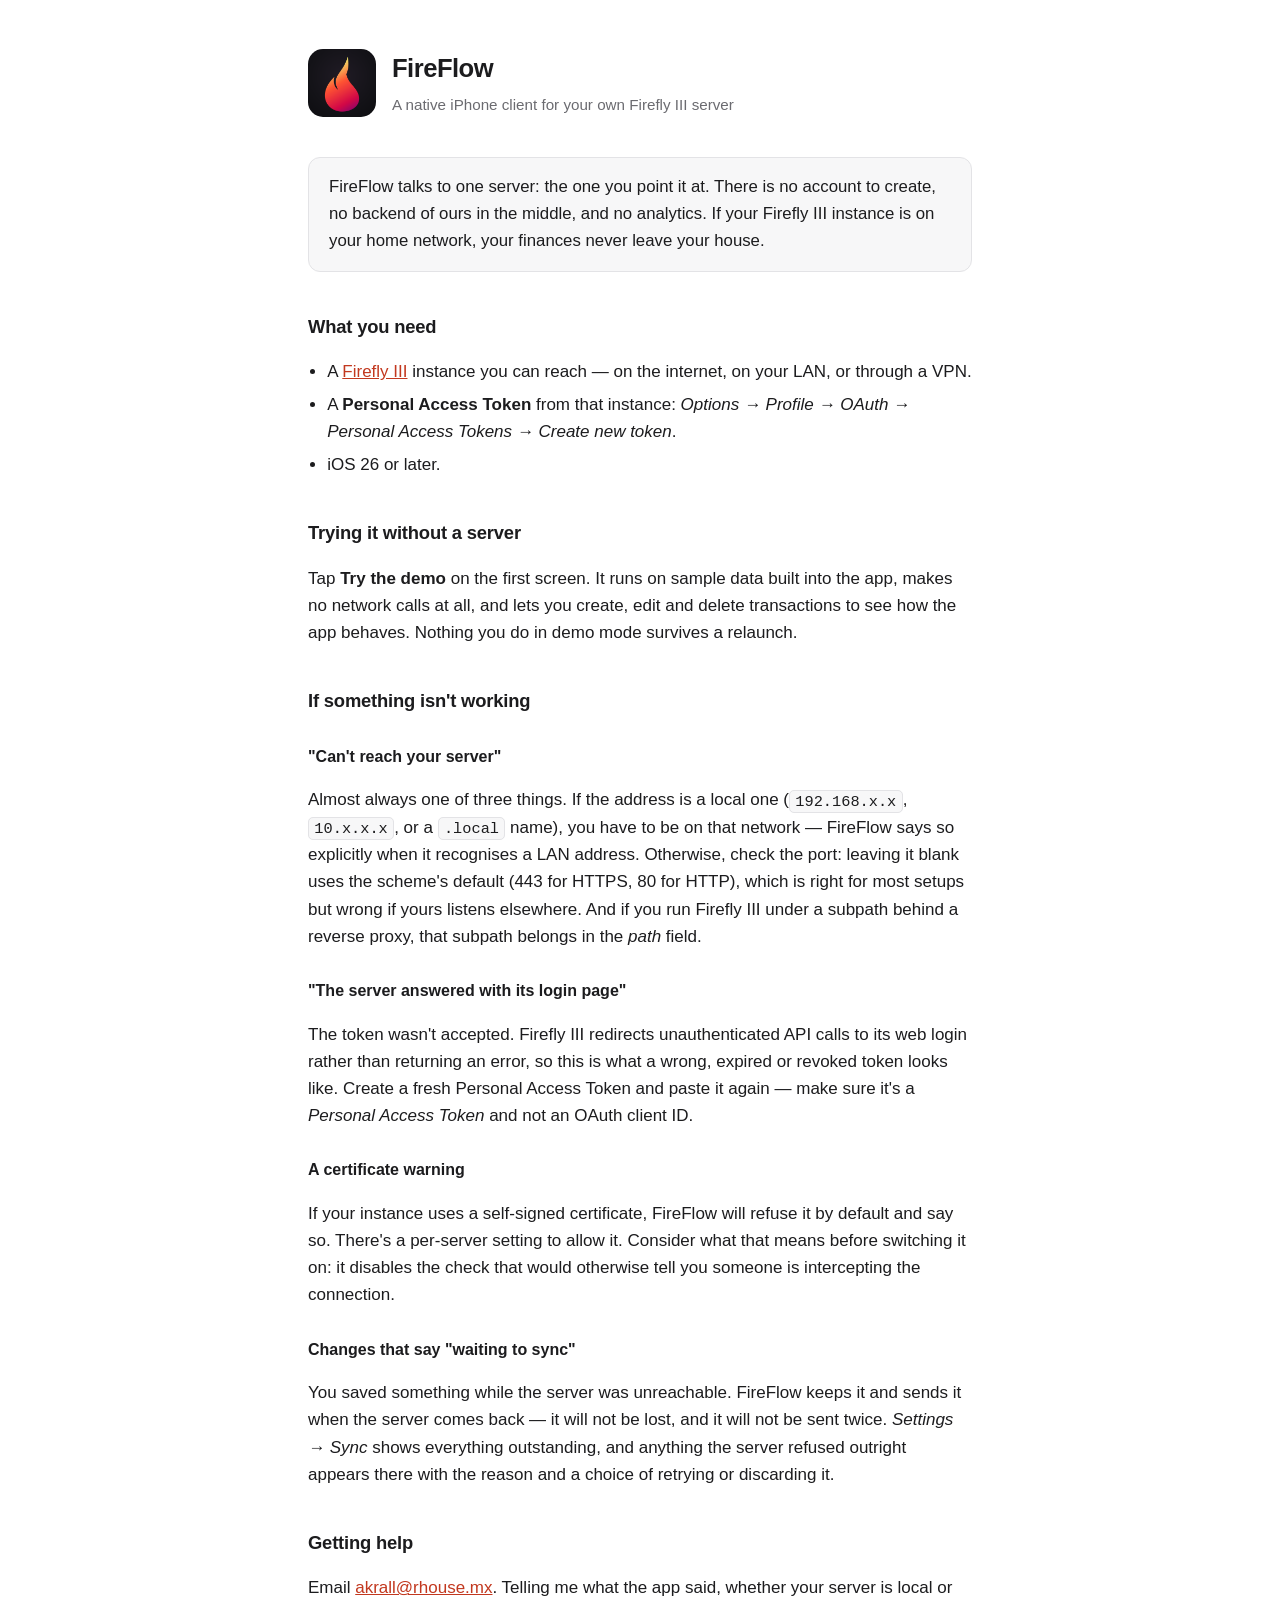
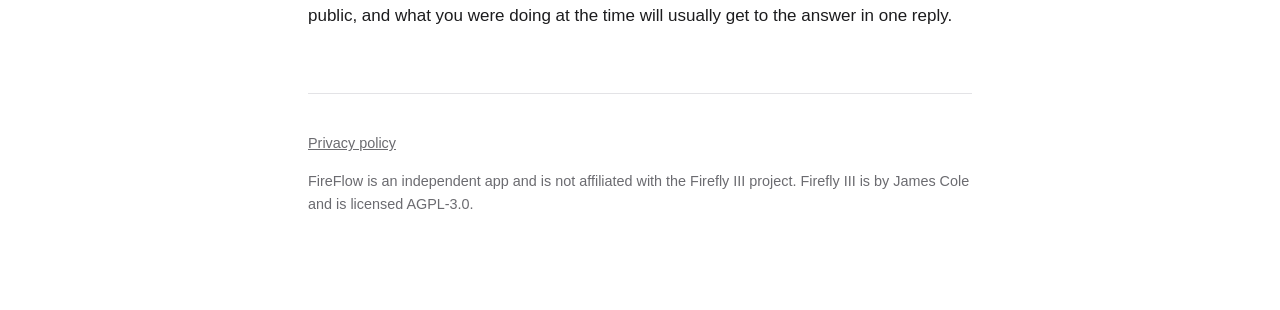
==== index.html @ e49b91f7 "FireFlow support and privacy pages" ====
<!doctype html>
<html lang="en">
<head>
<meta charset="utf-8">
<meta name="viewport" content="width=device-width, initial-scale=1">
<title>FireFlow for Firefly III — Support</title>
<link rel="stylesheet" href="style.css">
<link rel="icon" href="icon.png">
</head>
<body>
<div class="wrap">

<header>
  <img src="icon.png" alt="">
  <div>
    <h1>FireFlow</h1>
    <p>A native iPhone client for your own Firefly III server</p>
  </div>
</header>

<p class="lead">
  FireFlow talks to one server: the one you point it at. There is no account to
  create, no backend of ours in the middle, and no analytics. If your Firefly III
  instance is on your home network, your finances never leave your house.
</p>

<h2>What you need</h2>
<ul>
  <li>A <a href="https://www.firefly-iii.org">Firefly III</a> instance you can reach — on the internet, on your LAN, or through a VPN.</li>
  <li>A <strong>Personal Access Token</strong> from that instance: <em>Options → Profile → OAuth → Personal Access Tokens → Create new token</em>.</li>
  <li>iOS 26 or later.</li>
</ul>

<h2>Trying it without a server</h2>
<p>
  Tap <strong>Try the demo</strong> on the first screen. It runs on sample data
  built into the app, makes no network calls at all, and lets you create, edit
  and delete transactions to see how the app behaves. Nothing you do in demo
  mode survives a relaunch.
</p>

<h2>If something isn't working</h2>

<h3>"Can't reach your server"</h3>
<p>
  Almost always one of three things. If the address is a local one
  (<code>192.168.x.x</code>, <code>10.x.x.x</code>, or a <code>.local</code> name),
  you have to be on that network — FireFlow says so explicitly when it recognises
  a LAN address. Otherwise, check the port: leaving it blank uses the scheme's
  default (443 for HTTPS, 80 for HTTP), which is right for most setups but wrong
  if yours listens elsewhere. And if you run Firefly III under a subpath behind a
  reverse proxy, that subpath belongs in the <em>path</em> field.
</p>

<h3>"The server answered with its login page"</h3>
<p>
  The token wasn't accepted. Firefly III redirects unauthenticated API calls to
  its web login rather than returning an error, so this is what a wrong, expired
  or revoked token looks like. Create a fresh Personal Access Token and paste it
  again — make sure it's a <em>Personal Access Token</em> and not an OAuth client
  ID.
</p>

<h3>A certificate warning</h3>
<p>
  If your instance uses a self-signed certificate, FireFlow will refuse it by
  default and say so. There's a per-server setting to allow it. Consider what
  that means before switching it on: it disables the check that would otherwise
  tell you someone is intercepting the connection.
</p>

<h3>Changes that say "waiting to sync"</h3>
<p>
  You saved something while the server was unreachable. FireFlow keeps it and
  sends it when the server comes back — it will not be lost, and it will not be
  sent twice. <em>Settings → Sync</em> shows everything outstanding, and anything
  the server refused outright appears there with the reason and a choice of
  retrying or discarding it.
</p>

<h2>Getting help</h2>
<p>
  Email <a href="mailto:akrall@rhouse.mx">akrall@rhouse.mx</a>. Telling me what
  the app said, whether your server is local or public, and what you were doing
  at the time will usually get to the answer in one reply.
</p>

<footer>
  <p>
    <a href="privacy.html">Privacy policy</a>
  </p>
  <p>
    FireFlow is an independent app and is not affiliated with the Firefly III
    project. Firefly III is by James Cole and is licensed AGPL-3.0.
  </p>
</footer>

</div>
</body>
</html>
---- style.css ----
:root {
  --bg: #ffffff; --fg: #1c1c1e; --muted: #6b6b70;
  --rule: #e3e3e6; --accent: #c2381f; --card: #f7f7f8;
}
@media (prefers-color-scheme: dark) {
  :root {
    --bg: #0f0f11; --fg: #f2f2f4; --muted: #9a9aa0;
    --rule: #2a2a2e; --accent: #ff7a5c; --card: #18181b;
  }
}
* { box-sizing: border-box; }
body {
  margin: 0; background: var(--bg); color: var(--fg);
  font: 17px/1.6 -apple-system, BlinkMacSystemFont, "Segoe UI", Roboto, sans-serif;
  -webkit-text-size-adjust: 100%;
}
.wrap { max-width: 44rem; margin: 0 auto; padding: 3rem 1.25rem 5rem; }
header { display: flex; align-items: center; gap: 1rem; margin-bottom: 2.5rem; }
header img { width: 68px; height: 68px; border-radius: 15px; }
h1 { font-size: 1.6rem; margin: 0; letter-spacing: -0.02em; }
header p { margin: .25rem 0 0; color: var(--muted); font-size: .95rem; }
h2 { font-size: 1.15rem; margin: 2.5rem 0 .75rem; letter-spacing: -0.01em; }
h3 { font-size: 1rem; margin: 1.75rem 0 .4rem; }
a { color: var(--accent); }
.date { color: var(--muted); font-size: .9rem; margin: 0 0 2.5rem; }
.card, .lead {
  background: var(--card); border: 1px solid var(--rule);
  border-radius: 12px; padding: 1rem 1.25rem; margin: 1.5rem 0;
}
.lead { font-size: 1.05rem; }
code {
  font-family: ui-monospace, SFMono-Regular, Menlo, monospace;
  font-size: .9em; background: var(--card);
  border: 1px solid var(--rule); border-radius: 5px; padding: .1em .35em;
}
ul { padding-left: 1.2rem; }
li { margin: .35rem 0; }
footer {
  margin-top: 4rem; padding-top: 1.5rem; border-top: 1px solid var(--rule);
  color: var(--muted); font-size: .9rem;
}
footer a { color: var(--muted); }
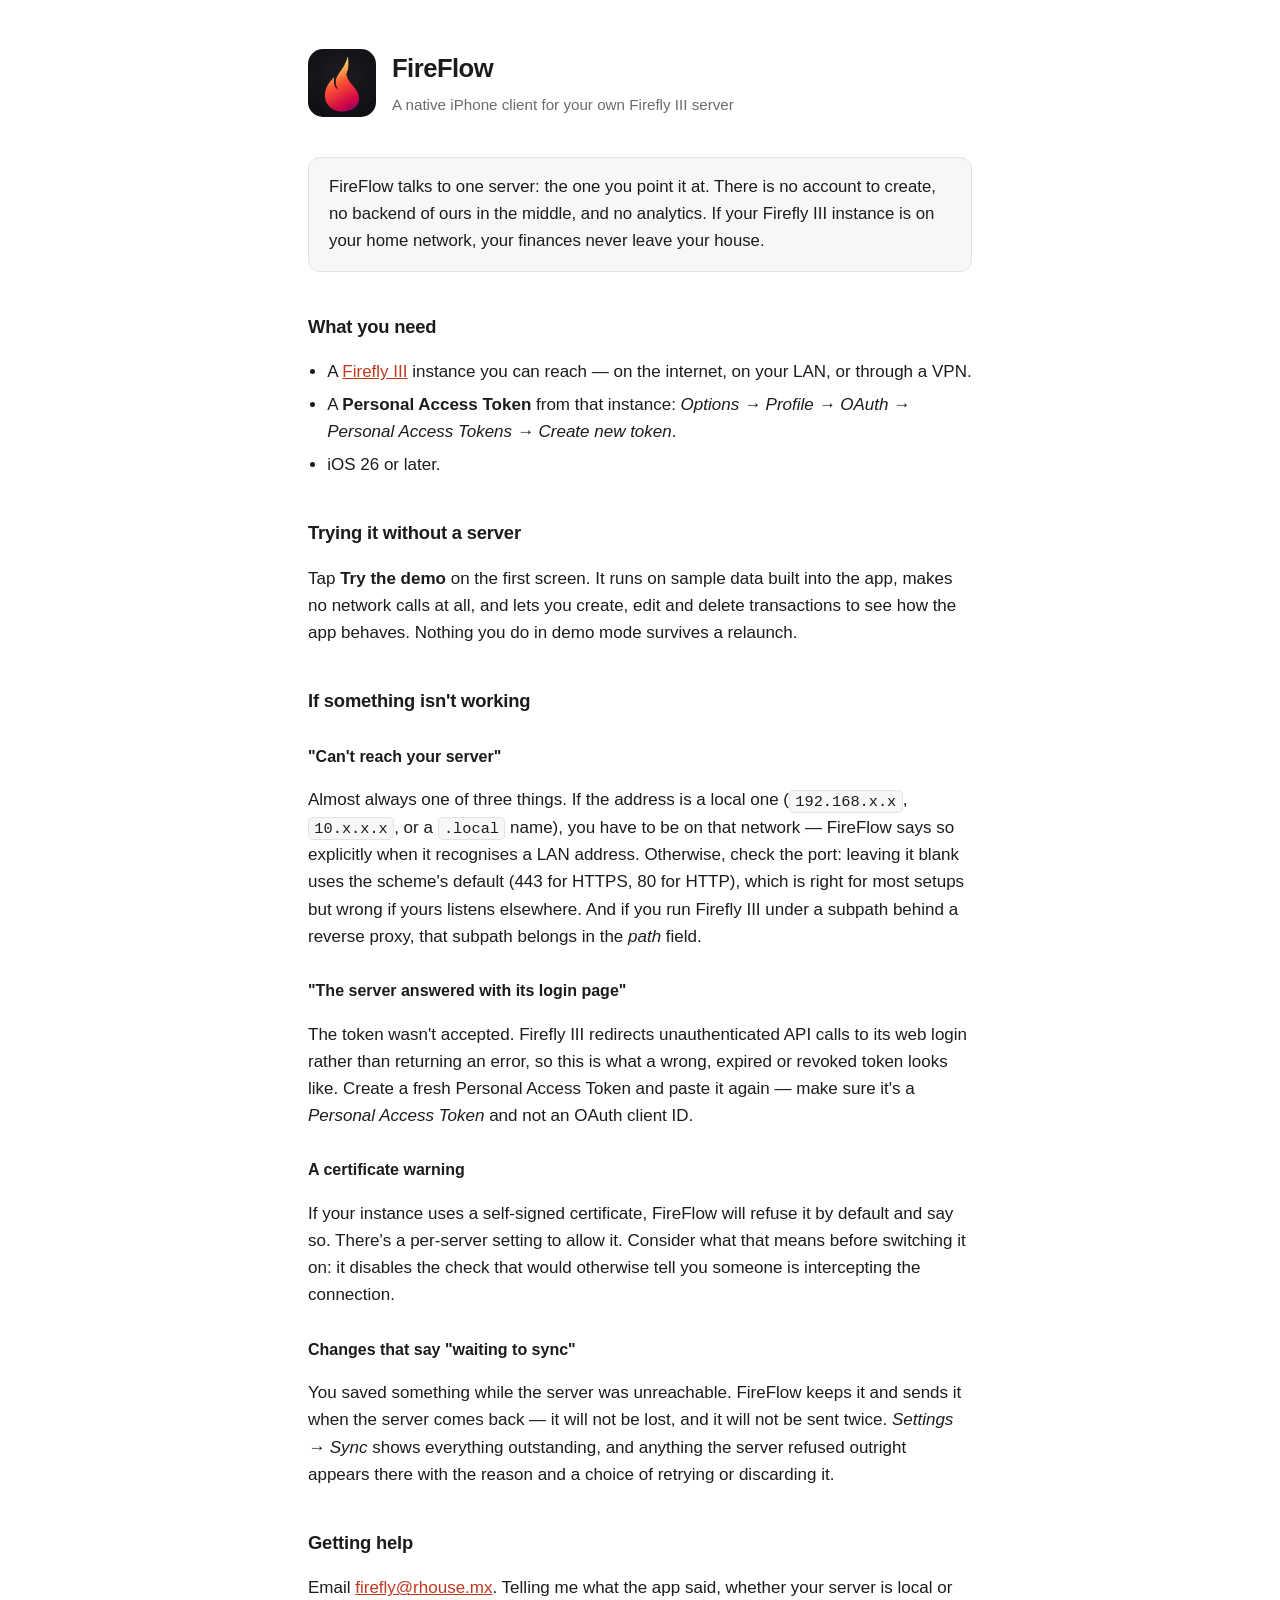
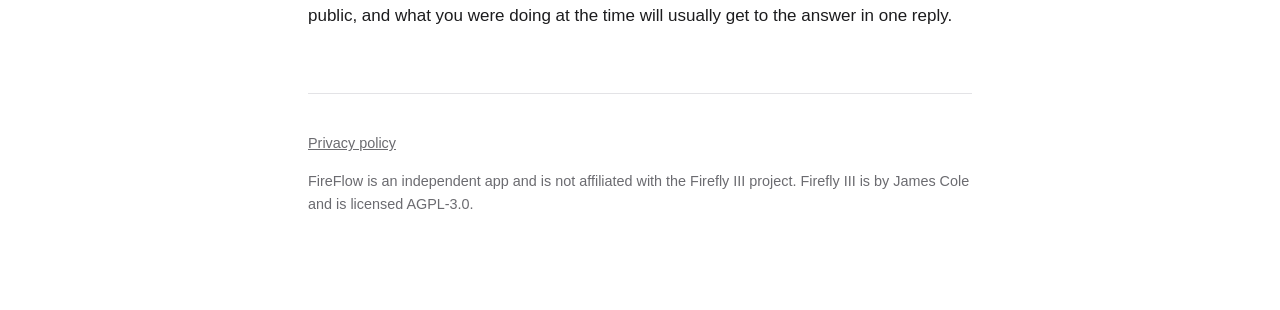
==== commit 400a3176: "Support address is firefly@rhouse.mx A dedicated address rather than a personal one: it goes in the " ====
--- a/index.html
+++ b/index.html
@@ -80,7 +80,7 @@
 
 <h2>Getting help</h2>
 <p>
-  Email <a href="mailto:akrall@rhouse.mx">akrall@rhouse.mx</a>. Telling me what
+  Email <a href="mailto:firefly@rhouse.mx">firefly@rhouse.mx</a>. Telling me what
   the app said, whether your server is local or public, and what you were doing
   at the time will usually get to the answer in one reply.
 </p>
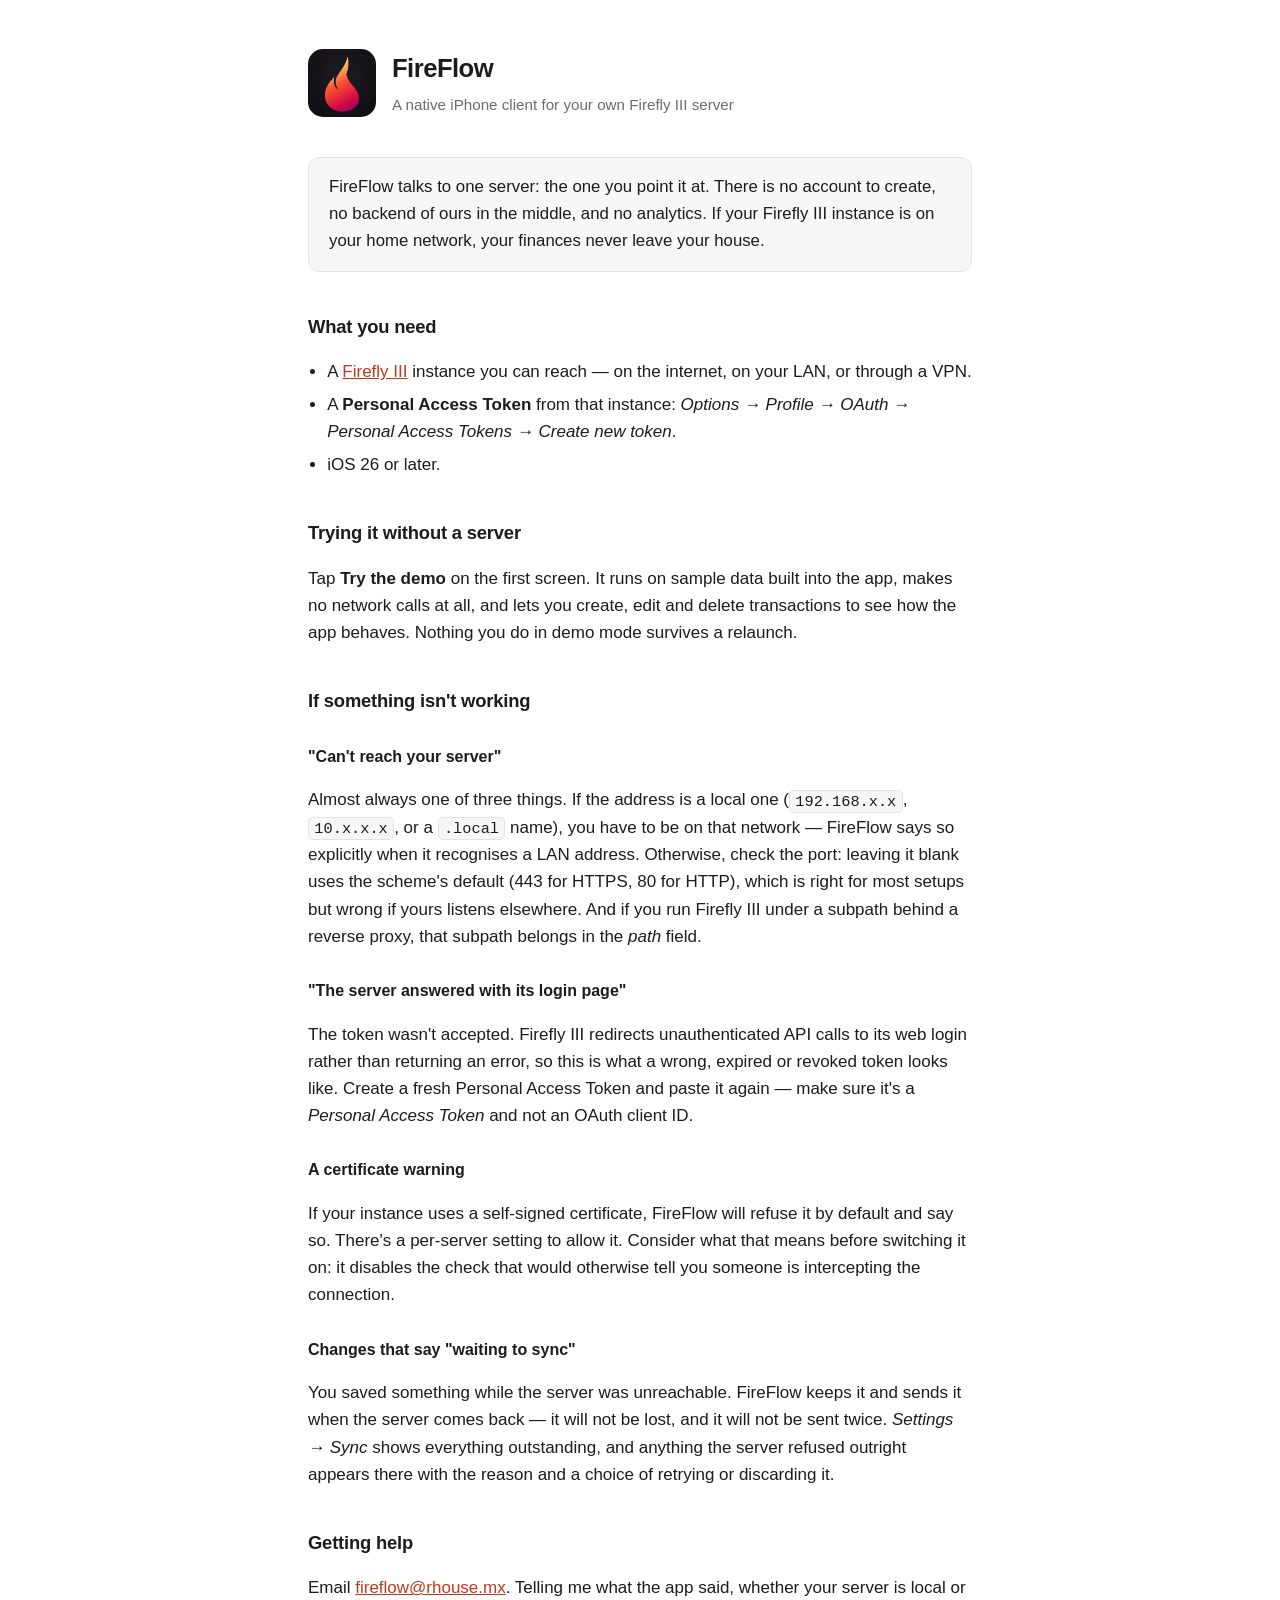
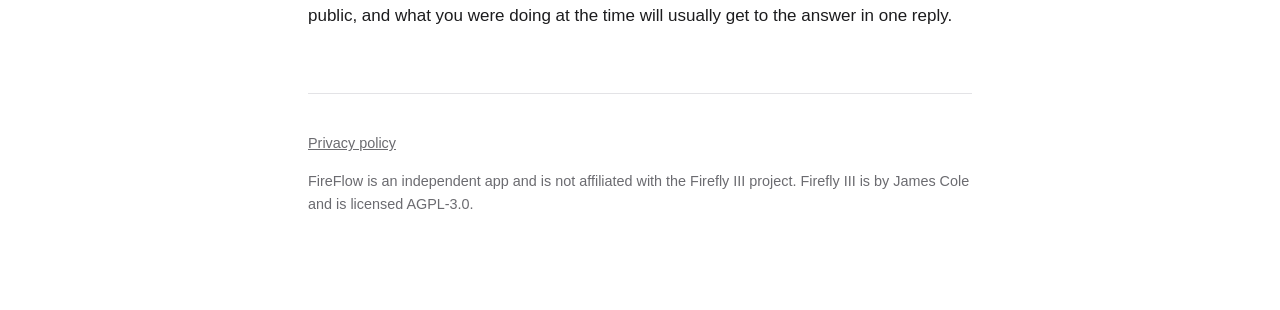
==== commit 3eae6d0b: "Update support and privacy pages" ====
--- a/index.html
+++ b/index.html
@@ -80,7 +80,7 @@
 
 <h2>Getting help</h2>
 <p>
-  Email <a href="mailto:firefly@rhouse.mx">firefly@rhouse.mx</a>. Telling me what
+  Email <a href="mailto:fireflow@rhouse.mx">fireflow@rhouse.mx</a>. Telling me what
   the app said, whether your server is local or public, and what you were doing
   at the time will usually get to the answer in one reply.
 </p>
